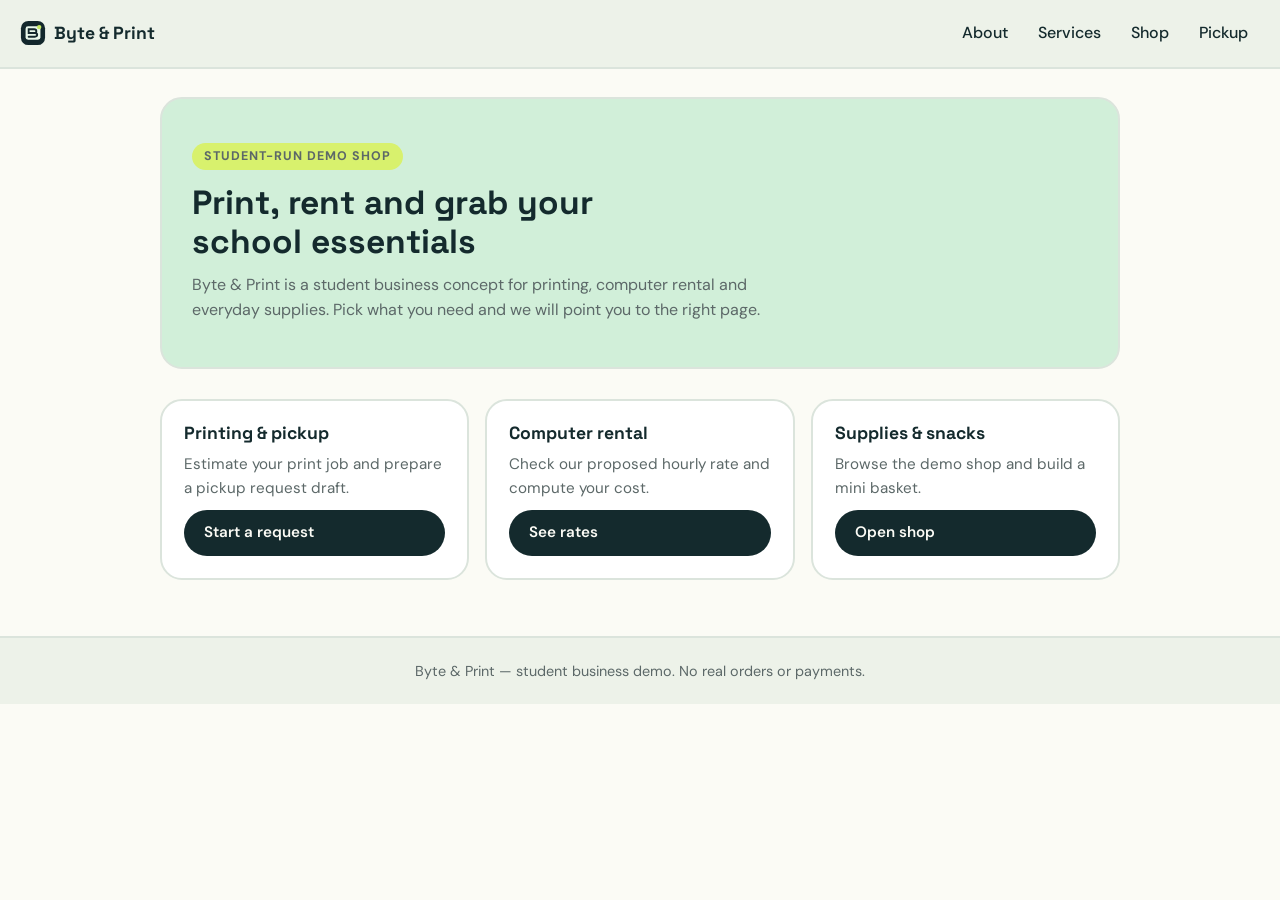
==== index.html @ f36013d5 "Build home page structure and navigation" ====
<!doctype html>
<html lang="en">
<head>
<meta charset="utf-8">
<meta name="viewport" content="width=device-width,initial-scale=1">
<meta name="description" content="Student-focused printing, pickup, computer rental, supplies and snacks.">
<meta name="theme-color" content="#13272c">
<title>Home | Byte &amp; Print</title>
<link rel="icon" type="image/svg+xml" href="assets/mark.svg">
<link rel="stylesheet" href="styles.css">
</head>
<body>
<header class="topbar">
  <a class="brand" href="index.html"><img src="assets/mark.svg" alt="" width="26" height="26"> Byte &amp; Print</a>
  <nav aria-label="Main">
    <a href="about.html">About</a>
    <a href="services.html">Services</a>
    <a href="shop.html">Shop</a>
    <a href="pickup.html">Pickup</a>
  </nav>
</header>
<main>
  <section class="hero">
    <p class="eyebrow">Student-run demo shop</p>
    <h1>Print, rent and grab your school essentials</h1>
    <p>Byte &amp; Print is a student business concept for printing, computer rental and everyday supplies. Pick what you need and we will point you to the right page.</p>
  </section>
  <section class="card-grid" aria-label="What we offer">
    <article class="card">
      <h3>Printing &amp; pickup</h3>
      <p>Estimate your print job and prepare a pickup request draft.</p>
      <a class="button" href="pickup.html">Start a request</a>
    </article>
    <article class="card">
      <h3>Computer rental</h3>
      <p>Check our proposed hourly rate and compute your cost.</p>
      <a class="button" href="services.html">See rates</a>
    </article>
    <article class="card">
      <h3>Supplies &amp; snacks</h3>
      <p>Browse the demo shop and build a mini basket.</p>
      <a class="button" href="shop.html">Open shop</a>
    </article>
  </section>
</main>
<footer class="site-footer">
  <p>Byte &amp; Print — student business demo. No real orders or payments.</p>
</footer>
</body>
</html>
---- styles.css ----
@import url('https://fonts.googleapis.com/css2?family=DM+Sans:wght@400;500;600;700;800&family=Space+Grotesk:wght@400;500;600;700&display=swap');
:root{--ink:#142a2d;--paper:#fbfbf5;--muted:#5c6868;--line:#dbe4dc;--mint:#d1efd9;--lime:#d8f16d;--cream:#f3f3e9;--soft:#edf2e9;--radius:22px}
*{box-sizing:border-box;margin:0;padding:0}
body{font-family:'DM Sans',sans-serif;background:var(--paper);color:var(--ink);line-height:1.55}
img{display:block;max-width:100%}
h1,h2,h3{font-family:'Space Grotesk',sans-serif;line-height:1.15}
.topbar{display:flex;align-items:center;justify-content:space-between;gap:16px;padding:14px 20px;border-bottom:2px solid var(--line);background:var(--soft);position:sticky;top:0;z-index:10}
.brand{display:flex;align-items:center;gap:8px;font-family:'Space Grotesk',sans-serif;font-weight:700;font-size:1.1rem;text-decoration:none;color:var(--ink)}
.topbar nav{display:flex;gap:6px;flex-wrap:wrap}
.topbar nav a{text-decoration:none;color:var(--ink);font-weight:500;padding:7px 12px;border-radius:12px}
.topbar nav a:hover{background:var(--mint)}
main{max-width:1000px;margin:0 auto;padding:28px 20px 56px}
.eyebrow{display:inline-block;background:var(--lime);color:var(--ink);font-weight:700;font-size:.78rem;letter-spacing:.08em;text-transform:uppercase;border-radius:999px;padding:4px 12px;margin-bottom:14px}
.hero{background:var(--mint);border:2px solid var(--line);border-radius:var(--radius);padding:44px 30px;margin-bottom:30px}
.hero h1{font-size:2.1rem;margin-bottom:12px;max-width:22ch}
.hero p{color:var(--muted);max-width:56ch}
.page-head{margin-bottom:26px}
.page-head h1{font-size:1.8rem;margin-bottom:8px}
.page-head p{color:var(--muted);max-width:60ch}
.card-grid{display:grid;gap:16px;grid-template-columns:repeat(auto-fit,minmax(230px,1fr))}
.card{background:#fff;border:2px solid var(--line);border-radius:var(--radius);padding:22px;display:flex;flex-direction:column;gap:10px}
.card h3{font-size:1.1rem}
.card p{color:var(--muted);font-size:.95rem;flex:1}
.button{display:inline-block;background:var(--ink);color:var(--paper);font-weight:600;font-size:.95rem;text-decoration:none;border:none;border-radius:999px;padding:11px 20px;cursor:pointer;font-family:'DM Sans',sans-serif}
.button:hover{background:#1d3b41}
.button.light{background:var(--lime);color:var(--ink)}
.button.light:hover{background:#c9e75c}
.site-footer{border-top:2px solid var(--line);background:var(--soft);padding:22px 20px;text-align:center;color:var(--muted);font-size:.9rem}
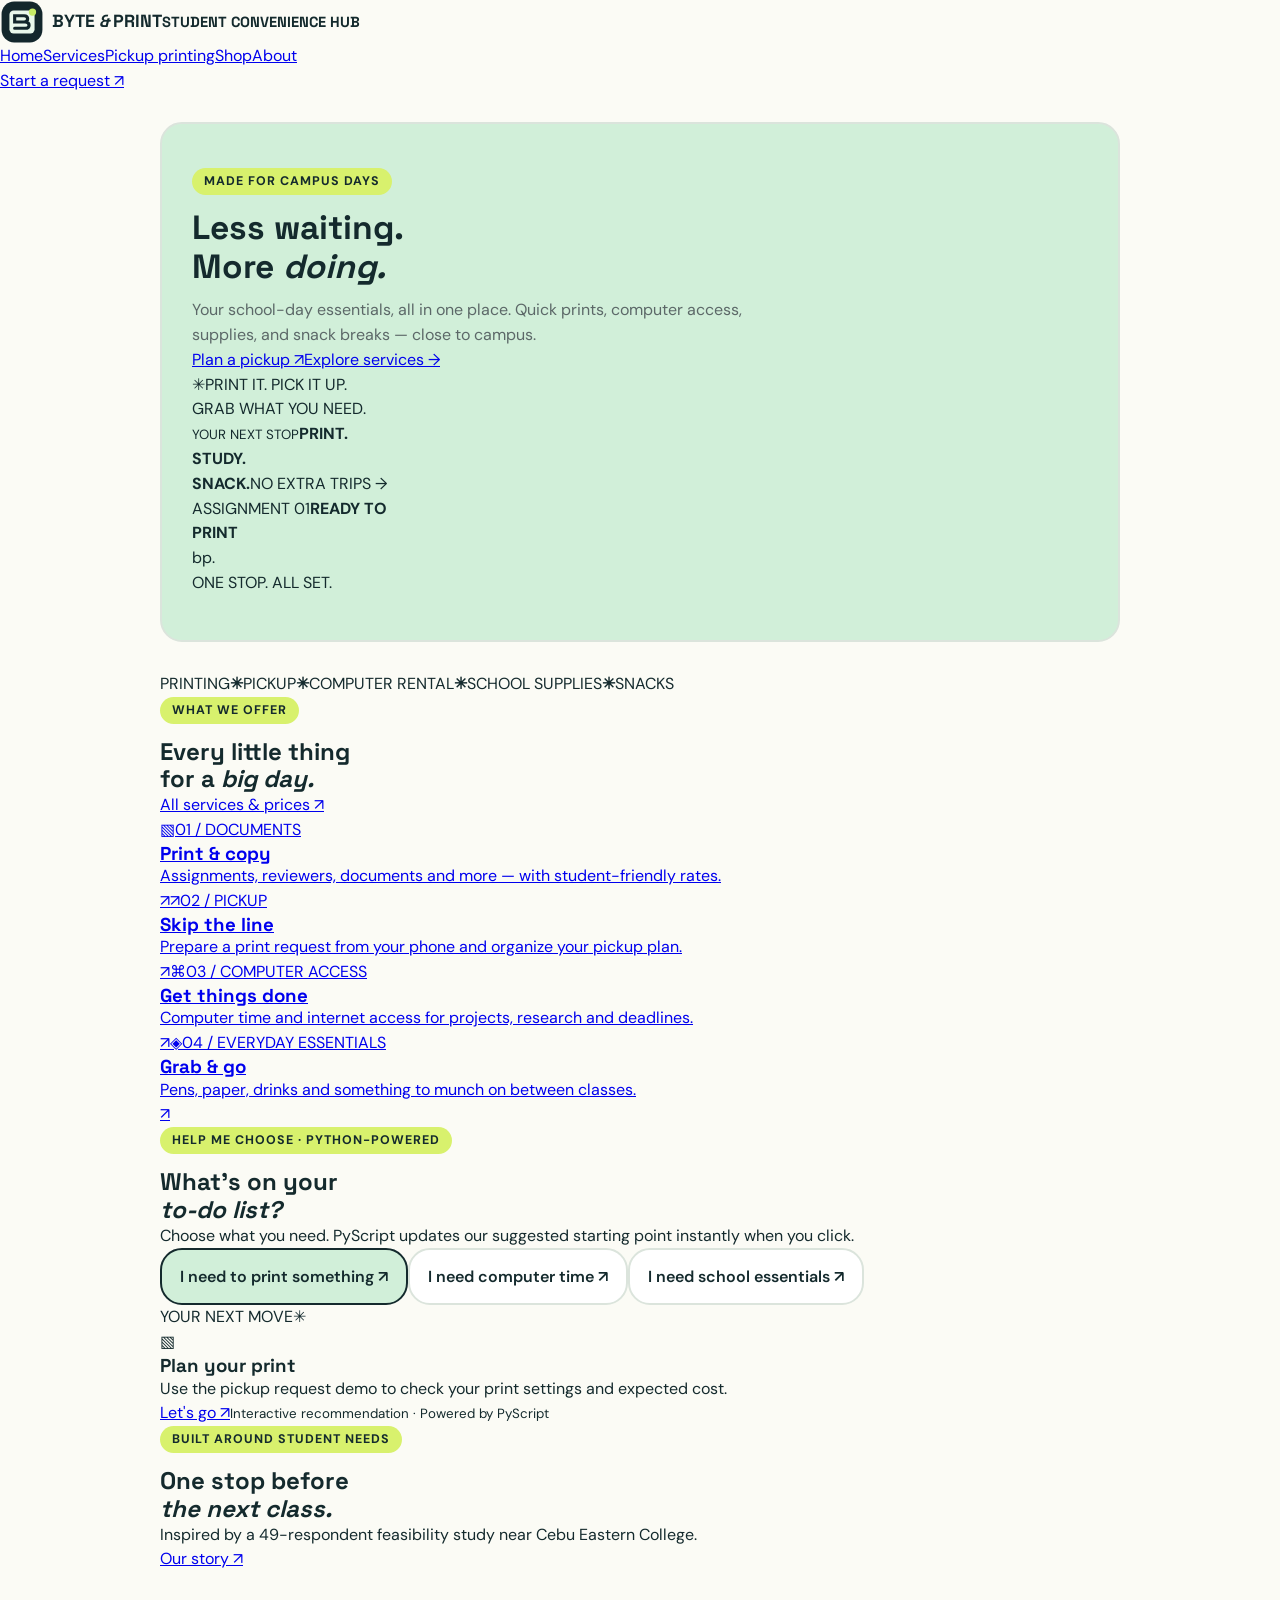
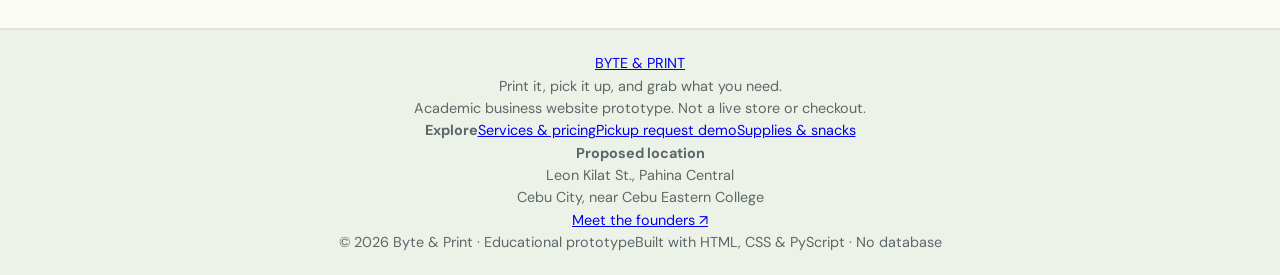
==== commit 158e5451: "Wire home page need selector with suggestions" ====
--- a/index.html
+++ b/index.html
@@ -1,50 +1,7 @@
-<!doctype html>
-<html lang="en">
-<head>
-<meta charset="utf-8">
-<meta name="viewport" content="width=device-width,initial-scale=1">
-<meta name="description" content="Student-focused printing, pickup, computer rental, supplies and snacks.">
-<meta name="theme-color" content="#13272c">
-<title>Home | Byte &amp; Print</title>
-<link rel="icon" type="image/svg+xml" href="assets/mark.svg">
-<link rel="stylesheet" href="styles.css">
-</head>
-<body>
-<header class="topbar">
-  <a class="brand" href="index.html"><img src="assets/mark.svg" alt="" width="26" height="26"> Byte &amp; Print</a>
-  <nav aria-label="Main">
-    <a href="about.html">About</a>
-    <a href="services.html">Services</a>
-    <a href="shop.html">Shop</a>
-    <a href="pickup.html">Pickup</a>
-  </nav>
-</header>
-<main>
-  <section class="hero">
-    <p class="eyebrow">Student-run demo shop</p>
-    <h1>Print, rent and grab your school essentials</h1>
-    <p>Byte &amp; Print is a student business concept for printing, computer rental and everyday supplies. Pick what you need and we will point you to the right page.</p>
-  </section>
-  <section class="card-grid" aria-label="What we offer">
-    <article class="card">
-      <h3>Printing &amp; pickup</h3>
-      <p>Estimate your print job and prepare a pickup request draft.</p>
-      <a class="button" href="pickup.html">Start a request</a>
-    </article>
-    <article class="card">
-      <h3>Computer rental</h3>
-      <p>Check our proposed hourly rate and compute your cost.</p>
-      <a class="button" href="services.html">See rates</a>
-    </article>
-    <article class="card">
-      <h3>Supplies &amp; snacks</h3>
-      <p>Browse the demo shop and build a mini basket.</p>
-      <a class="button" href="shop.html">Open shop</a>
-    </article>
-  </section>
-</main>
-<footer class="site-footer">
-  <p>Byte &amp; Print — student business demo. No real orders or payments.</p>
-</footer>
-</body>
-</html>
+<!doctype html><html lang="en"><head><meta charset="utf-8"><meta name="viewport" content="width=device-width,initial-scale=1"><meta name="description" content="Student-focused printing, pickup, computer rental, supplies and snacks."><meta name="theme-color" content="#13272c"><title>Home | Byte & Print</title><link rel="icon" type="image/svg+xml" href="assets/mark.svg"><link rel="stylesheet" href="styles.css"><link rel="stylesheet" href="https://pyscript.net/releases/2026.7.3/core.css"><script type="module" src="https://pyscript.net/releases/2026.7.3/core.js"></script></head><body><header class="site-header"><div class="container nav-wrap"><a href="index.html" class="brand" aria-label="Byte and Print home"><img src="assets/mark.svg" alt="" width="44" height="44"><span>BYTE <i>&</i> PRINT<small>STUDENT CONVENIENCE HUB</small></span></a><nav aria-label="Main navigation"><a class="nav-link active" href="index.html" aria-current="page">Home</a><a class="nav-link " href="services.html" >Services</a><a class="nav-link " href="pickup.html" >Pickup printing</a><a class="nav-link " href="shop.html" >Shop</a><a class="nav-link " href="about.html" >About</a></nav><a href="pickup.html" class="nav-cta">Start a request <span aria-hidden="true">↗</span></a></div></header><main id="main">
+<section class="hero container"><div class="hero-content"><div class="eyebrow"><span class="eyebrow-dot"></span> MADE FOR CAMPUS DAYS</div><h1>Less waiting.<br>More <em>doing.</em></h1><p class="hero-lead">Your school-day essentials, all in one place. Quick prints, computer access, supplies, and snack breaks — close to campus.</p><div class="hero-actions"><a href="pickup.html" class="btn btn-dark">Plan a pickup <span>↗</span></a><a href="services.html" class="btn btn-outline">Explore services <span>→</span></a></div><div class="hero-small"><span class="starburst">✳</span><span>PRINT IT. PICK IT UP.<br>GRAB WHAT YOU NEED.</span></div></div><div class="hero-art" aria-label="Illustration of a printer, pages, notebook and drink"><div class="art-grid"></div><div class="art-yellow disk"></div><div class="art-note"><small>YOUR NEXT STOP</small><strong>PRINT.<br>STUDY.<br>SNACK.</strong><span>NO EXTRA TRIPS →</span></div><div class="art-printer"><div class="printer-paper"><span>ASSIGNMENT 01</span><b>READY TO<br>PRINT</b><i></i><i></i><i></i></div><div class="printer-body"><span class="printer-led"></span><span class="printer-slot"></span></div></div><div class="art-circle"><span>bp.</span></div><div class="art-bottom-label">ONE STOP. ALL SET.</div></div></section>
+<div class="container"><div class="ticker"><span>PRINTING</span><b>✳</b><span>PICKUP</span><b>✳</b><span>COMPUTER RENTAL</span><b>✳</b><span>SCHOOL SUPPLIES</span><b>✳</b><span>SNACKS</span></div></div>
+<section class="section container"><div class="section-heading"><div><div class="eyebrow dark">WHAT WE OFFER</div><h2>Every little thing<br>for a <em>big day.</em></h2></div><a class="text-link" href="services.html">All services & prices ↗</a></div><div class="service-grid"><a href="services.html" class="feature-card mint"><span class="feature-icon">▧</span><span class="feature-num">01 / DOCUMENTS</span><h3>Print & copy</h3><p>Assignments, reviewers, documents and more — with student-friendly rates.</p><span class="feature-arrow">↗</span></a><a href="pickup.html" class="feature-card lemon"><span class="feature-icon">↗</span><span class="feature-num">02 / PICKUP</span><h3>Skip the line</h3><p>Prepare a print request from your phone and organize your pickup plan.</p><span class="feature-arrow">↗</span></a><a href="services.html" class="feature-card cream"><span class="feature-icon">⌘</span><span class="feature-num">03 / COMPUTER ACCESS</span><h3>Get things done</h3><p>Computer time and internet access for projects, research and deadlines.</p><span class="feature-arrow">↗</span></a><a href="shop.html" class="feature-card dark-card"><span class="feature-icon">◈</span><span class="feature-num">04 / EVERYDAY ESSENTIALS</span><h3>Grab & go</h3><p>Pens, paper, drinks and something to munch on between classes.</p><span class="feature-arrow">↗</span></a></div></section>
+<section class="section pale"><div class="container choose-layout"><div><div class="eyebrow dark">HELP ME CHOOSE · PYTHON-POWERED</div><h2>What's on your<br><em>to-do list?</em></h2><p class="section-subtext">Choose what you need. PyScript updates our suggested starting point instantly when you click.</p><div class="choice-list" role="group" aria-label="Choose a student task"><button class="choice active" data-need="print" type="button">I need to print something <span>↗</span></button><button class="choice" data-need="computer" type="button">I need computer time <span>↗</span></button><button class="choice" data-need="shop" type="button">I need school essentials <span>↗</span></button></div></div><div class="recommend-card" aria-live="polite"><div class="recommend-top"><span>YOUR NEXT MOVE</span><span>✳</span></div><div class="recommend-icon" id="recommend-icon">▧</div><h3 id="recommend-title">Plan your print</h3><p id="recommend-text">Use the pickup request demo to check your print settings and expected cost.</p><a class="btn btn-dark" id="recommend-link" href="pickup.html">Let's go <span>↗</span></a><small>Interactive recommendation · Powered by PyScript</small></div></div></section>
+<section class="section container bottom-banner"><div><div class="eyebrow dark">BUILT AROUND STUDENT NEEDS</div><h2>One stop before<br><em>the next class.</em></h2><p>Inspired by a 49-respondent feasibility study near Cebu Eastern College.</p></div><a href="about.html" class="btn btn-dark">Our story <span>↗</span></a></section>
+</main><footer class="site-footer"><div class="container footer-grid"><div><a class="footer-brand" href="index.html">BYTE <span>&</span> PRINT</a><p>Print it, pick it up, and grab what you need.</p><p class="small-muted">Academic business website prototype. Not a live store or checkout.</p></div><div><strong>Explore</strong><a href="services.html">Services & pricing</a><a href="pickup.html">Pickup request demo</a><a href="shop.html">Supplies & snacks</a></div><div><strong>Proposed location</strong><p>Leon Kilat St., Pahina Central<br>Cebu City, near Cebu Eastern College</p><a href="about.html">Meet the founders ↗</a></div></div><div class="container footer-bottom"><span>© 2026 Byte & Print · Educational prototype</span><span>Built with HTML, CSS & PyScript · No database</span></div></footer><script type="py" src="./scripts/home.py"></script></body></html>
--- a/styles.css
+++ b/styles.css
@@ -9,6 +9,7 @@
 .topbar nav{display:flex;gap:6px;flex-wrap:wrap}
 .topbar nav a{text-decoration:none;color:var(--ink);font-weight:500;padding:7px 12px;border-radius:12px}
 .topbar nav a:hover{background:var(--mint)}
+.topbar nav a.active{background:var(--mint);font-weight:700}
 main{max-width:1000px;margin:0 auto;padding:28px 20px 56px}
 .eyebrow{display:inline-block;background:var(--lime);color:var(--ink);font-weight:700;font-size:.78rem;letter-spacing:.08em;text-transform:uppercase;border-radius:999px;padding:4px 12px;margin-bottom:14px}
 .hero{background:var(--mint);border:2px solid var(--line);border-radius:var(--radius);padding:44px 30px;margin-bottom:30px}
@@ -21,8 +22,49 @@
 .card{background:#fff;border:2px solid var(--line);border-radius:var(--radius);padding:22px;display:flex;flex-direction:column;gap:10px}
 .card h3{font-size:1.1rem}
 .card p{color:var(--muted);font-size:.95rem;flex:1}
-.button{display:inline-block;background:var(--ink);color:var(--paper);font-weight:600;font-size:.95rem;text-decoration:none;border:none;border-radius:999px;padding:11px 20px;cursor:pointer;font-family:'DM Sans',sans-serif}
-.button:hover{background:#1d3b41}
-.button.light{background:var(--lime);color:var(--ink)}
-.button.light:hover{background:#c9e75c}
+.choice-grid{display:grid;gap:12px;grid-template-columns:repeat(auto-fit,minmax(200px,1fr));margin-top:18px}
+.choice{background:#fff;border:2px solid var(--line);border-radius:var(--radius);padding:16px 18px;text-align:left;font-family:'DM Sans',sans-serif;font-weight:600;font-size:1rem;color:var(--ink);cursor:pointer}
+.choice:hover{border-color:var(--lime)}
+.choice.active{background:var(--mint);border-color:var(--ink)}
+.panel{background:#fff;border:2px solid var(--line);border-radius:var(--radius);padding:24px;margin-bottom:20px}
+.panel h2{font-size:1.25rem;margin-bottom:14px}
+.field{margin-bottom:14px}
+.field label{display:block;font-weight:600;font-size:.9rem;margin-bottom:6px}
+.field input[type="number"],.field input[type="text"],.field input[type="email"],.field input[type="date"],.field input[type="time"],.field select,.field textarea{width:100%;border:2px solid var(--line);border-radius:14px;background:var(--paper);padding:10px 14px;font-family:'DM Sans',sans-serif;font-size:.95rem;color:var(--ink)}
+.field input:focus,.field select:focus,.field textarea:focus{outline:2px solid var(--lime);border-color:var(--ink)}
+.check label{display:flex;align-items:center;gap:8px;font-weight:500}
+.price-table{width:100%;border-collapse:collapse;background:#fff;border:2px solid var(--line);border-radius:var(--radius);overflow:hidden;margin-bottom:24px}
+.price-table th,.price-table td{text-align:left;padding:12px 16px;border-bottom:1px solid var(--line);font-size:.95rem}
+.price-table th{background:var(--soft);font-family:'Space Grotesk',sans-serif}
+.price-table td:last-child{text-align:right;font-weight:700;white-space:nowrap}
+.toolbar{display:flex;gap:10px;flex-wrap:wrap;align-items:center;margin-bottom:16px}
+.search-input{flex:1;min-width:200px;border:2px solid var(--line);border-radius:999px;background:#fff;padding:10px 18px;font-family:'DM Sans',sans-serif;font-size:.95rem}
+.filter-button{background:#fff;border:2px solid var(--line);border-radius:999px;padding:9px 16px;font-family:'DM Sans',sans-serif;font-weight:600;font-size:.9rem;color:var(--ink);cursor:pointer}
+.filter-button:hover{border-color:var(--ink)}
+.filter-button.active{background:var(--ink);color:var(--paper);border-color:var(--ink)}
+.count-line{color:var(--muted);font-size:.9rem;margin-bottom:14px}
+.shop-layout{display:grid;gap:20px;grid-template-columns:2fr 1fr;align-items:start}
+.product-grid{display:grid;gap:14px;grid-template-columns:repeat(auto-fill,minmax(170px,1fr))}
+.product-card{background:#fff;border:2px solid var(--line);border-radius:var(--radius);padding:16px;display:flex;flex-direction:column;gap:8px}
+.product-card .emoji{font-size:1.6rem}
+.product-card h3{font-size:1rem}
+.product-card .price{font-weight:800;font-family:'Space Grotesk',sans-serif}
+.basket{background:var(--cream);border:2px solid var(--line);border-radius:var(--radius);padding:18px;position:sticky;top:76px}
+.basket h2{font-size:1.05rem;margin-bottom:10px}
+#basket-items{display:flex;flex-direction:column;gap:8px;font-size:.92rem;margin-bottom:10px}
+#basket-items div{display:flex;justify-content:space-between;gap:10px}
+.basket-total-line{display:flex;justify-content:space-between;border-top:2px solid var(--line);padding-top:10px;font-weight:800;font-family:'Space Grotesk',sans-serif}
+.empty-state{background:var(--soft);border:2px dashed var(--line);border-radius:var(--radius);padding:26px;text-align:center;color:var(--muted)}
+.total-line{font-size:1.05rem;margin:14px 0 6px}
+.total-line strong{font-family:'Space Grotesk',sans-serif;font-size:1.3rem}
+.hint{color:var(--muted);font-size:.85rem}
+.error-message{background:#ffe3e0;color:#7c2d24;border:2px solid #f3b6ad;border-radius:14px;padding:10px 14px;font-size:.9rem;margin-bottom:12px}
+.summary{background:var(--cream);border:2px solid var(--line);border-radius:var(--radius);padding:18px;white-space:pre-wrap;font-size:.9rem}
 .site-footer{border-top:2px solid var(--line);background:var(--soft);padding:22px 20px;text-align:center;color:var(--muted);font-size:.9rem}
+@media (max-width:760px){
+  .topbar{flex-direction:column;align-items:flex-start}
+  .hero{padding:30px 20px}
+  .hero h1{font-size:1.6rem}
+  .shop-layout{grid-template-columns:1fr}
+  .basket{position:static}
+}
